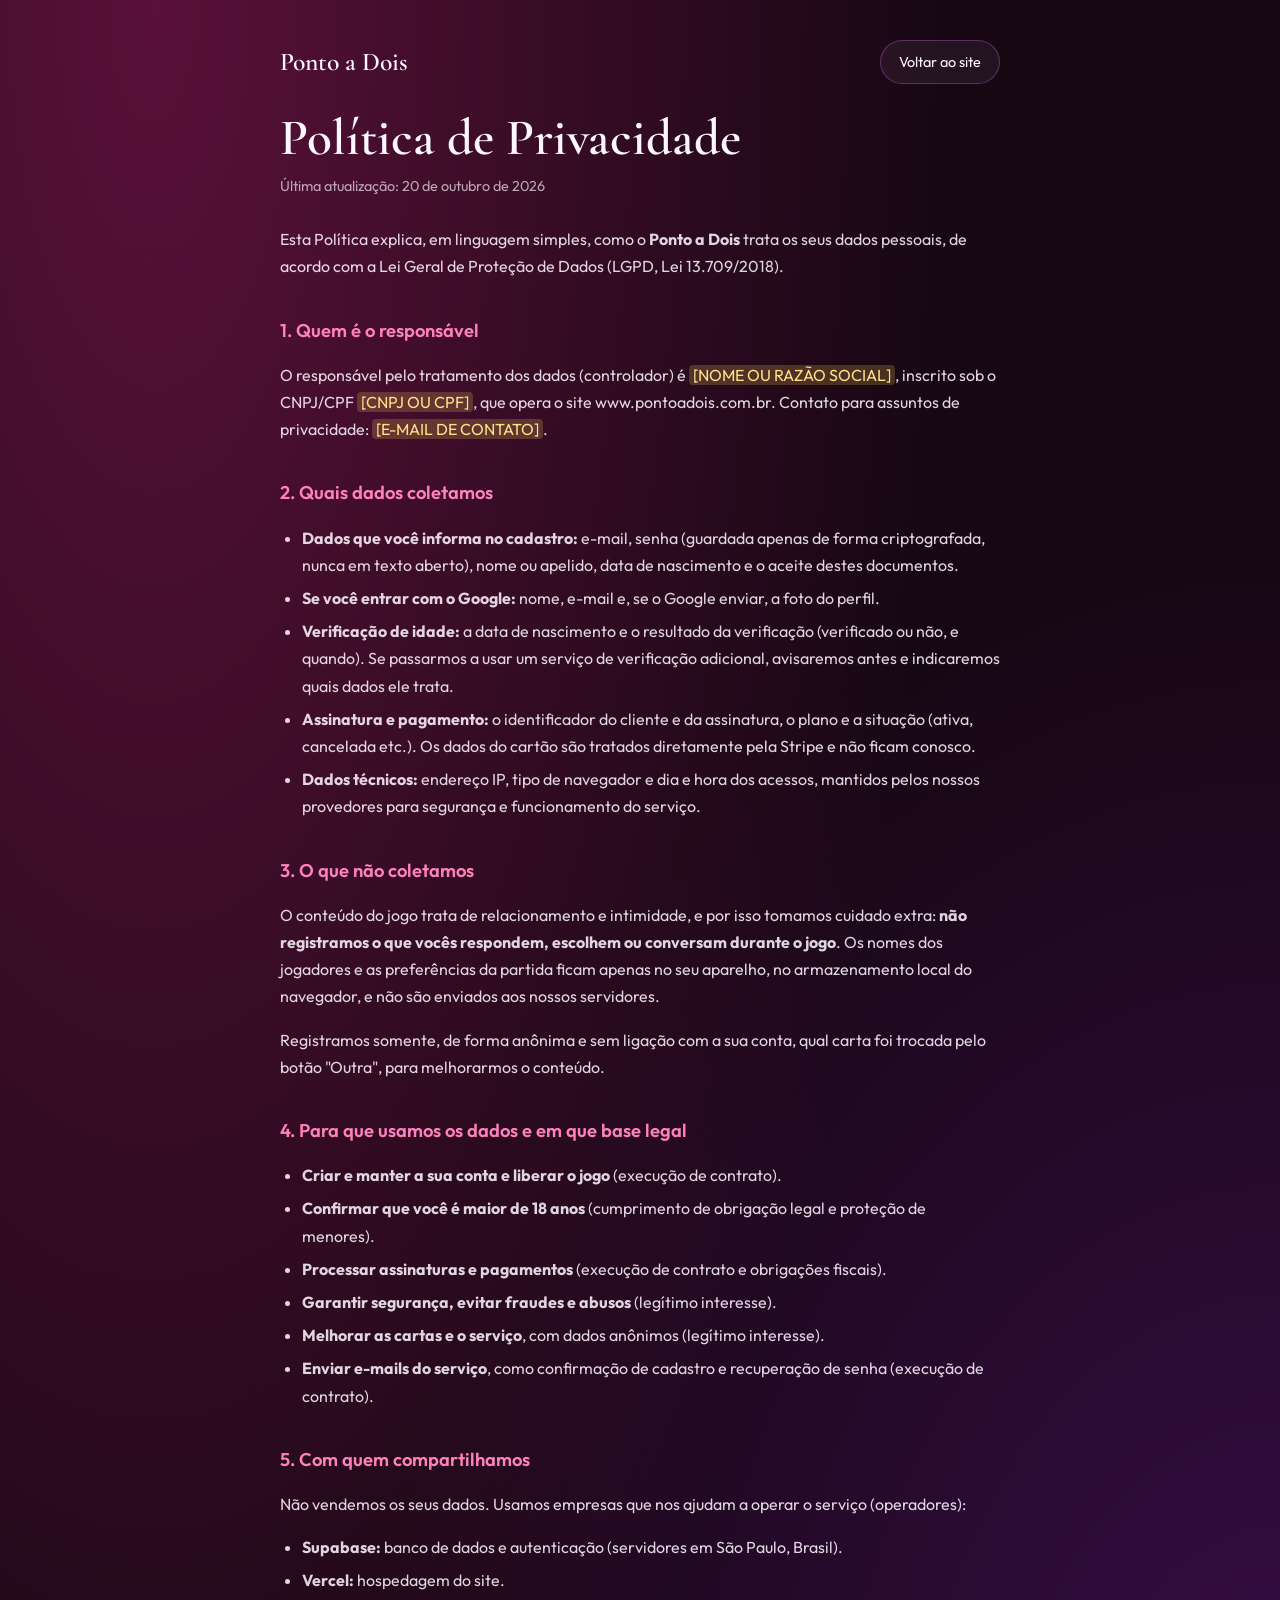
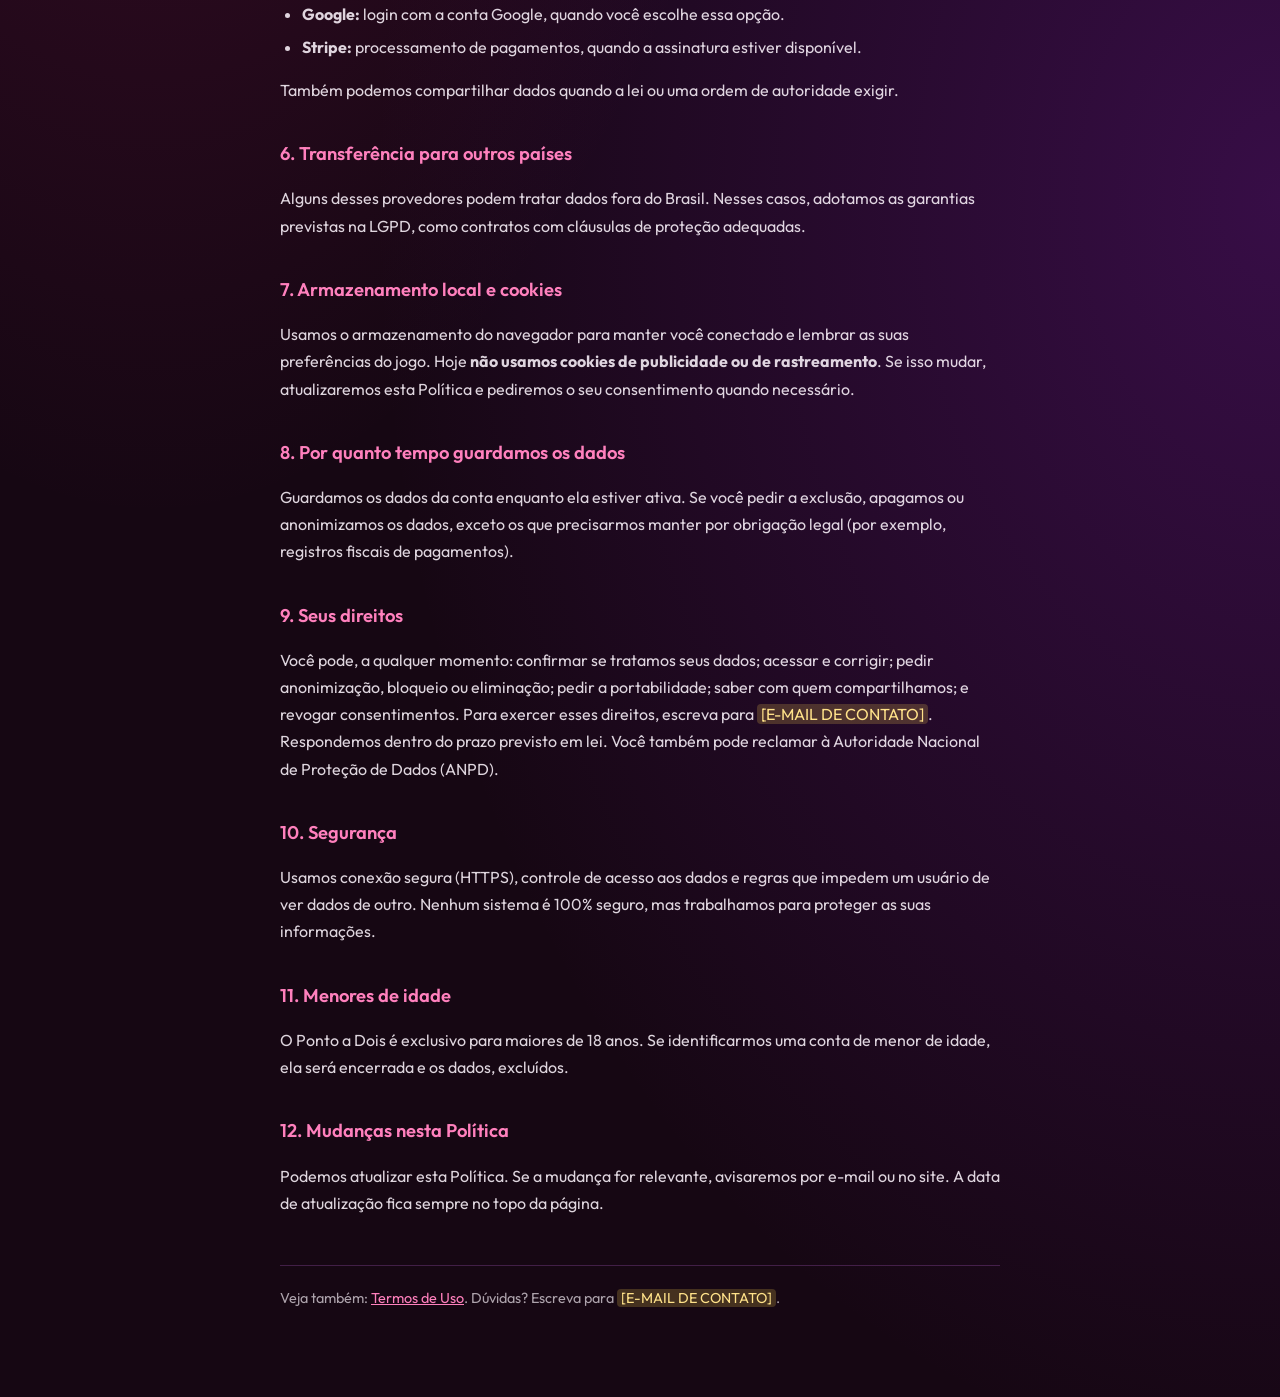
==== privacidade.html @ 2d6dfad9 "up" ====
<!doctype html>
<html lang="pt-BR">
<head>
<meta charset="utf-8">
<meta name="viewport" content="width=device-width, initial-scale=1">
<meta name="theme-color" content="#1a0a14">
<title>Política de Privacidade — Ponto a Dois</title>
<link href="https://fonts.googleapis.com/css2?family=Cormorant+Garamond:wght@500;600;700&family=Outfit:wght@300;400;500;600&display=swap" rel="stylesheet">
<link rel="stylesheet" href="legal.css">
</head>
<body>
<main class="wrap">
<div class="top"><a class="brand" href="/">Ponto a Dois</a><a class="back" href="/">Voltar ao site</a></div>
<h1>Política de Privacidade</h1>
<p class="upd">Última atualização: 20 de outubro de 2026</p>
<p>Esta Política explica, em linguagem simples, como o <b>Ponto a Dois</b> trata os seus dados pessoais, de acordo com a Lei Geral de Proteção de Dados (LGPD, Lei 13.709/2018).</p>
<h2>1. Quem é o responsável</h2><p>O responsável pelo tratamento dos dados (controlador) é <mark class="ph">[NOME OU RAZÃO SOCIAL]</mark>, inscrito sob o CNPJ/CPF <mark class="ph">[CNPJ OU CPF]</mark>, que opera o site www.pontoadois.com.br. Contato para assuntos de privacidade: <mark class="ph">[E-MAIL DE CONTATO]</mark>.</p><h2>2. Quais dados coletamos</h2><ul>
<li><b>Dados que você informa no cadastro:</b> e-mail, senha (guardada apenas de forma criptografada, nunca em texto aberto), nome ou apelido, data de nascimento e o aceite destes documentos.</li>
<li><b>Se você entrar com o Google:</b> nome, e-mail e, se o Google enviar, a foto do perfil.</li>
<li><b>Verificação de idade:</b> a data de nascimento e o resultado da verificação (verificado ou não, e quando). Se passarmos a usar um serviço de verificação adicional, avisaremos antes e indicaremos quais dados ele trata.</li>
<li><b>Assinatura e pagamento:</b> o identificador do cliente e da assinatura, o plano e a situação (ativa, cancelada etc.). Os dados do cartão são tratados diretamente pela Stripe e não ficam conosco.</li>
<li><b>Dados técnicos:</b> endereço IP, tipo de navegador e dia e hora dos acessos, mantidos pelos nossos provedores para segurança e funcionamento do serviço.</li>
</ul><h2>3. O que não coletamos</h2><p>O conteúdo do jogo trata de relacionamento e intimidade, e por isso tomamos cuidado extra: <b>não registramos o que vocês respondem, escolhem ou conversam durante o jogo</b>. Os nomes dos jogadores e as preferências da partida ficam apenas no seu aparelho, no armazenamento local do navegador, e não são enviados aos nossos servidores.</p>
<p>Registramos somente, de forma anônima e sem ligação com a sua conta, qual carta foi trocada pelo botão "Outra", para melhorarmos o conteúdo.</p><h2>4. Para que usamos os dados e em que base legal</h2><ul>
<li><b>Criar e manter a sua conta e liberar o jogo</b> (execução de contrato).</li>
<li><b>Confirmar que você é maior de 18 anos</b> (cumprimento de obrigação legal e proteção de menores).</li>
<li><b>Processar assinaturas e pagamentos</b> (execução de contrato e obrigações fiscais).</li>
<li><b>Garantir segurança, evitar fraudes e abusos</b> (legítimo interesse).</li>
<li><b>Melhorar as cartas e o serviço</b>, com dados anônimos (legítimo interesse).</li>
<li><b>Enviar e-mails do serviço</b>, como confirmação de cadastro e recuperação de senha (execução de contrato).</li>
</ul><h2>5. Com quem compartilhamos</h2><p>Não vendemos os seus dados. Usamos empresas que nos ajudam a operar o serviço (operadores):</p>
<ul>
<li><b>Supabase:</b> banco de dados e autenticação (servidores em São Paulo, Brasil).</li>
<li><b>Vercel:</b> hospedagem do site.</li>
<li><b>Google:</b> login com a conta Google, quando você escolhe essa opção.</li>
<li><b>Stripe:</b> processamento de pagamentos, quando a assinatura estiver disponível.</li>
</ul>
<p>Também podemos compartilhar dados quando a lei ou uma ordem de autoridade exigir.</p><h2>6. Transferência para outros países</h2><p>Alguns desses provedores podem tratar dados fora do Brasil. Nesses casos, adotamos as garantias previstas na LGPD, como contratos com cláusulas de proteção adequadas.</p><h2>7. Armazenamento local e cookies</h2><p>Usamos o armazenamento do navegador para manter você conectado e lembrar as suas preferências do jogo. Hoje <b>não usamos cookies de publicidade ou de rastreamento</b>. Se isso mudar, atualizaremos esta Política e pediremos o seu consentimento quando necessário.</p><h2>8. Por quanto tempo guardamos os dados</h2><p>Guardamos os dados da conta enquanto ela estiver ativa. Se você pedir a exclusão, apagamos ou anonimizamos os dados, exceto os que precisarmos manter por obrigação legal (por exemplo, registros fiscais de pagamentos).</p><h2>9. Seus direitos</h2><p>Você pode, a qualquer momento: confirmar se tratamos seus dados; acessar e corrigir; pedir anonimização, bloqueio ou eliminação; pedir a portabilidade; saber com quem compartilhamos; e revogar consentimentos. Para exercer esses direitos, escreva para <mark class="ph">[E-MAIL DE CONTATO]</mark>. Respondemos dentro do prazo previsto em lei. Você também pode reclamar à Autoridade Nacional de Proteção de Dados (ANPD).</p><h2>10. Segurança</h2><p>Usamos conexão segura (HTTPS), controle de acesso aos dados e regras que impedem um usuário de ver dados de outro. Nenhum sistema é 100% seguro, mas trabalhamos para proteger as suas informações.</p><h2>11. Menores de idade</h2><p>O Ponto a Dois é exclusivo para maiores de 18 anos. Se identificarmos uma conta de menor de idade, ela será encerrada e os dados, excluídos.</p><h2>12. Mudanças nesta Política</h2><p>Podemos atualizar esta Política. Se a mudança for relevante, avisaremos por e-mail ou no site. A data de atualização fica sempre no topo da página.</p>
<p class="foot">Veja também: <a href="termos.html">Termos de Uso</a>. Dúvidas? Escreva para <mark class="ph">[E-MAIL DE CONTATO]</mark>.</p>
</main>
</body>
</html>
---- legal.css ----
*{box-sizing:border-box}body{margin:0;font-family:'Outfit',system-ui,sans-serif;color:#fff7ff;line-height:1.7;background:radial-gradient(ellipse at 12% 0%,rgba(190,31,114,.4),transparent 50%),radial-gradient(ellipse at 100% 60%,rgba(117,25,166,.35),transparent 50%),#160713;min-height:100vh}
.wrap{max-width:760px;margin:0 auto;padding:24px 20px 72px}
.top{display:flex;align-items:center;justify-content:space-between;gap:12px;margin-bottom:28px}
.brand{font-family:'Cormorant Garamond',Georgia,serif;font-weight:600;font-size:1.6rem;color:#fff7ff;text-decoration:none}
.back{display:inline-flex;align-items:center;min-height:44px;padding:0 18px;border-radius:999px;border:1px solid rgba(224,117,255,.3);background:rgba(255,220,255,.06);color:#fff7ff;text-decoration:none;font-size:.9rem}
h1{font-family:'Cormorant Garamond',Georgia,serif;font-weight:600;font-size:2.6rem;line-height:1.05;margin:0 0 8px}
.upd{color:rgba(255,247,255,.65);font-size:.9rem;margin:0 0 28px}
h2{font-size:1.15rem;font-weight:600;margin:34px 0 8px;color:#ff80bd}
p,li{font-size:1rem;color:rgba(255,247,255,.86)}
ul{padding-left:22px}li{margin:6px 0}
a{color:#ff80bd}a:hover{color:#ffb3d9}
mark.ph{background:rgba(255,213,79,.2);color:#ffe28a;border-radius:4px;padding:0 4px}
.foot{margin-top:48px;padding-top:20px;border-top:1px solid rgba(224,117,255,.22);font-size:.9rem;color:rgba(255,247,255,.65)}
@media(min-width:640px){.wrap{padding-top:40px}h1{font-size:3.2rem}}
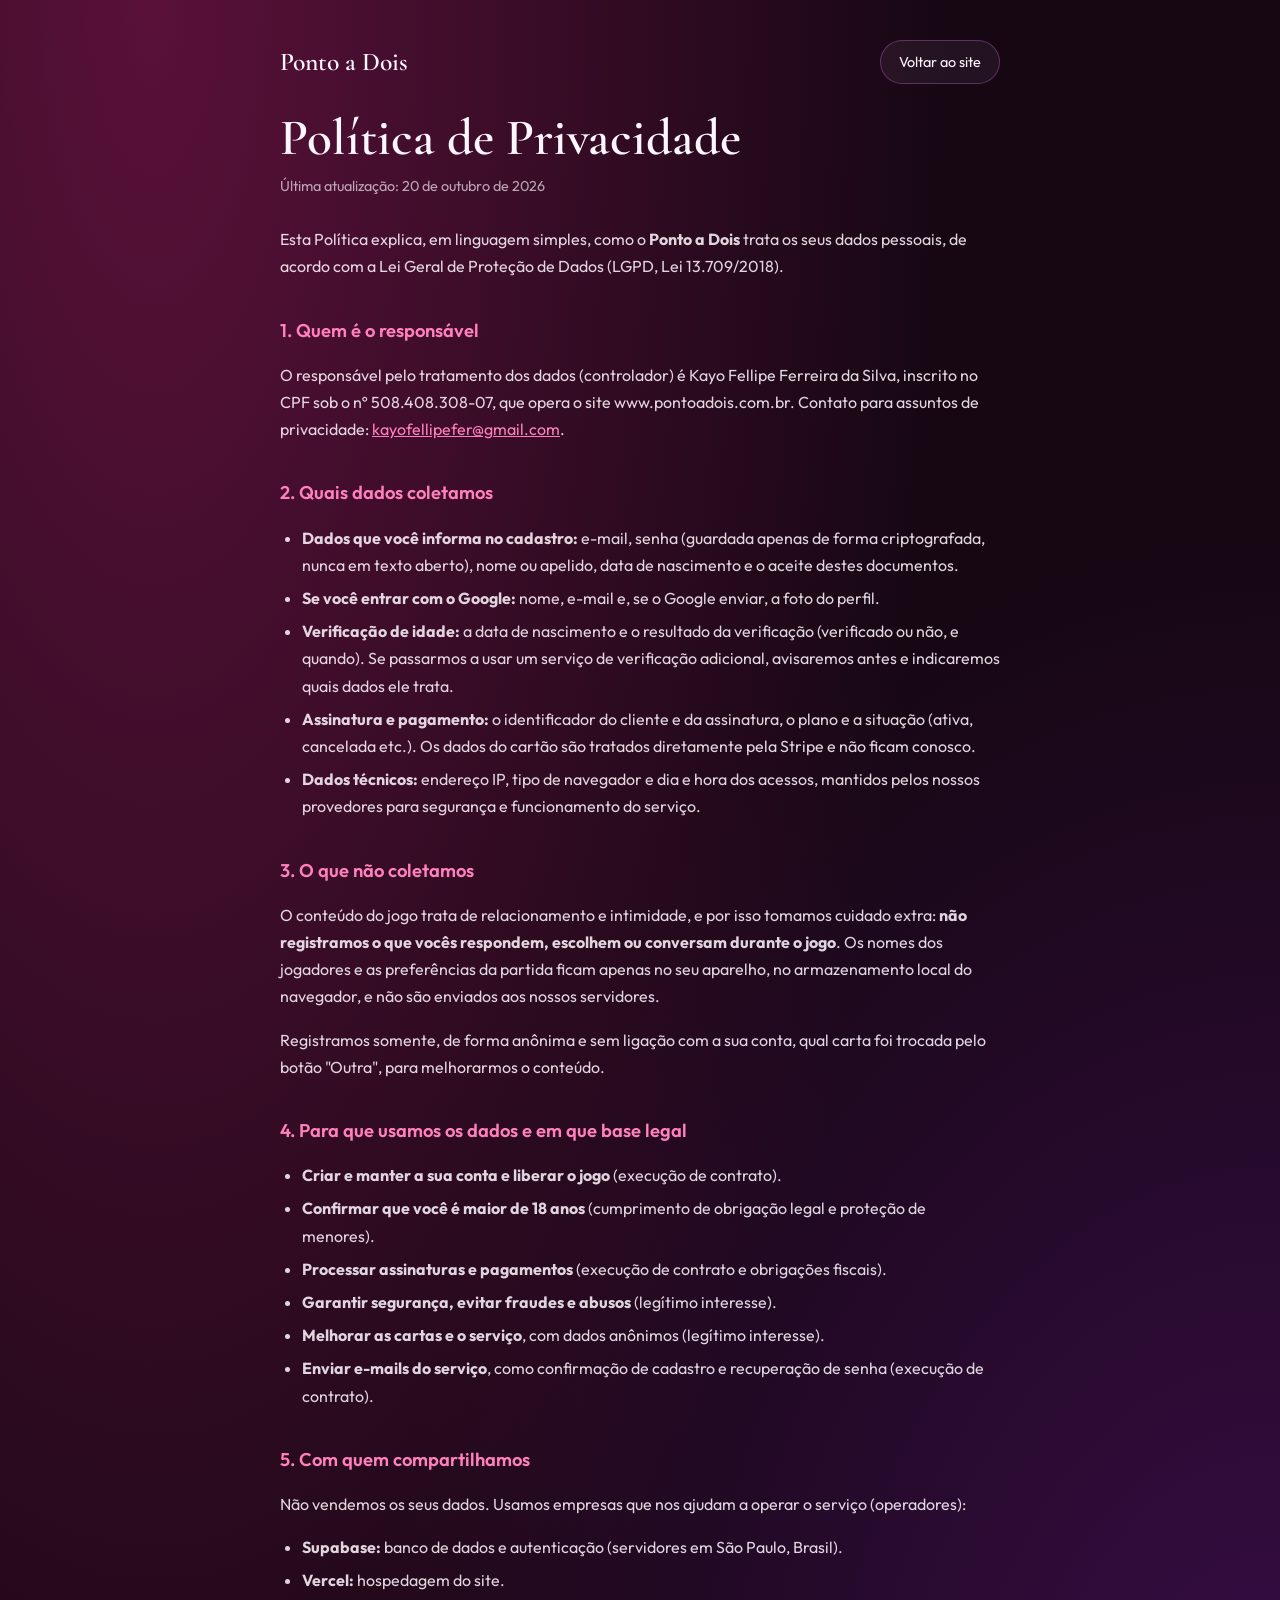
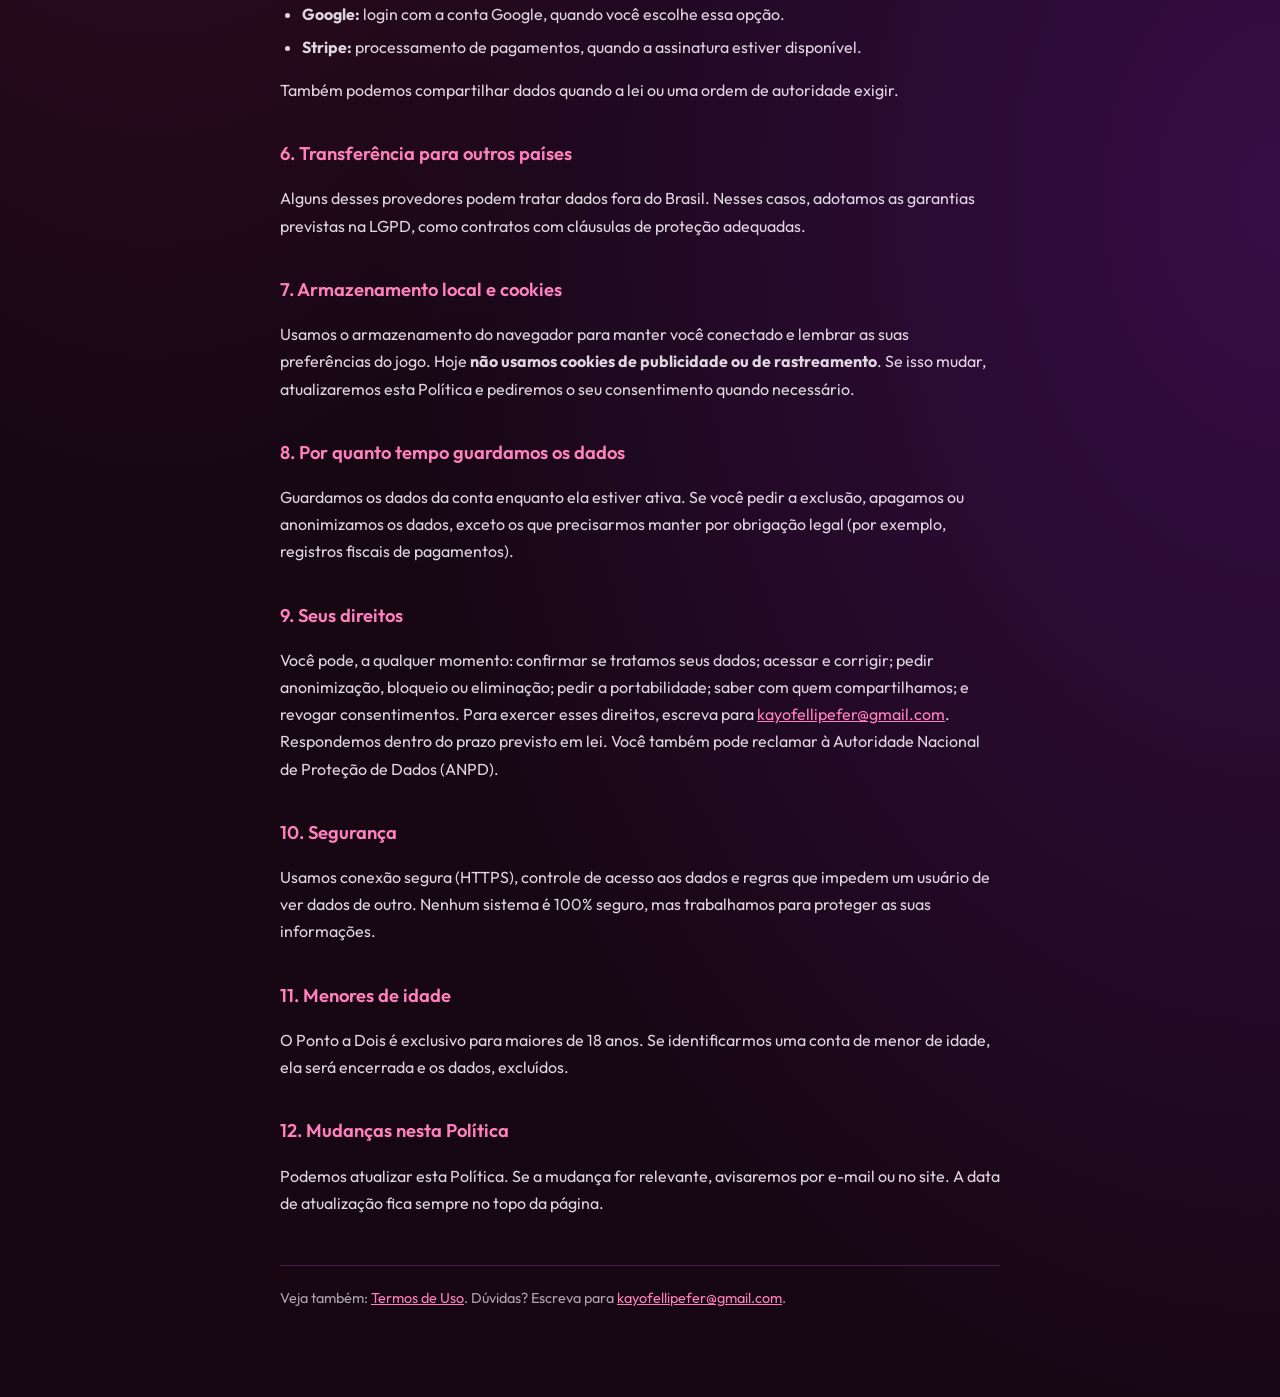
==== commit b4792286: "up" ====
--- a/privacidade.html
+++ b/privacidade.html
@@ -14,7 +14,7 @@
 <h1>Política de Privacidade</h1>
 <p class="upd">Última atualização: 20 de outubro de 2026</p>
 <p>Esta Política explica, em linguagem simples, como o <b>Ponto a Dois</b> trata os seus dados pessoais, de acordo com a Lei Geral de Proteção de Dados (LGPD, Lei 13.709/2018).</p>
-<h2>1. Quem é o responsável</h2><p>O responsável pelo tratamento dos dados (controlador) é <mark class="ph">[NOME OU RAZÃO SOCIAL]</mark>, inscrito sob o CNPJ/CPF <mark class="ph">[CNPJ OU CPF]</mark>, que opera o site www.pontoadois.com.br. Contato para assuntos de privacidade: <mark class="ph">[E-MAIL DE CONTATO]</mark>.</p><h2>2. Quais dados coletamos</h2><ul>
+<h2>1. Quem é o responsável</h2><p>O responsável pelo tratamento dos dados (controlador) é Kayo Fellipe Ferreira da Silva, inscrito no CPF sob o nº 508.408.308-07, que opera o site www.pontoadois.com.br. Contato para assuntos de privacidade: <a href="mailto:kayofellipefer@gmail.com">kayofellipefer@gmail.com</a>.</p><h2>2. Quais dados coletamos</h2><ul>
 <li><b>Dados que você informa no cadastro:</b> e-mail, senha (guardada apenas de forma criptografada, nunca em texto aberto), nome ou apelido, data de nascimento e o aceite destes documentos.</li>
 <li><b>Se você entrar com o Google:</b> nome, e-mail e, se o Google enviar, a foto do perfil.</li>
 <li><b>Verificação de idade:</b> a data de nascimento e o resultado da verificação (verificado ou não, e quando). Se passarmos a usar um serviço de verificação adicional, avisaremos antes e indicaremos quais dados ele trata.</li>
@@ -35,8 +35,8 @@
 <li><b>Google:</b> login com a conta Google, quando você escolhe essa opção.</li>
 <li><b>Stripe:</b> processamento de pagamentos, quando a assinatura estiver disponível.</li>
 </ul>
-<p>Também podemos compartilhar dados quando a lei ou uma ordem de autoridade exigir.</p><h2>6. Transferência para outros países</h2><p>Alguns desses provedores podem tratar dados fora do Brasil. Nesses casos, adotamos as garantias previstas na LGPD, como contratos com cláusulas de proteção adequadas.</p><h2>7. Armazenamento local e cookies</h2><p>Usamos o armazenamento do navegador para manter você conectado e lembrar as suas preferências do jogo. Hoje <b>não usamos cookies de publicidade ou de rastreamento</b>. Se isso mudar, atualizaremos esta Política e pediremos o seu consentimento quando necessário.</p><h2>8. Por quanto tempo guardamos os dados</h2><p>Guardamos os dados da conta enquanto ela estiver ativa. Se você pedir a exclusão, apagamos ou anonimizamos os dados, exceto os que precisarmos manter por obrigação legal (por exemplo, registros fiscais de pagamentos).</p><h2>9. Seus direitos</h2><p>Você pode, a qualquer momento: confirmar se tratamos seus dados; acessar e corrigir; pedir anonimização, bloqueio ou eliminação; pedir a portabilidade; saber com quem compartilhamos; e revogar consentimentos. Para exercer esses direitos, escreva para <mark class="ph">[E-MAIL DE CONTATO]</mark>. Respondemos dentro do prazo previsto em lei. Você também pode reclamar à Autoridade Nacional de Proteção de Dados (ANPD).</p><h2>10. Segurança</h2><p>Usamos conexão segura (HTTPS), controle de acesso aos dados e regras que impedem um usuário de ver dados de outro. Nenhum sistema é 100% seguro, mas trabalhamos para proteger as suas informações.</p><h2>11. Menores de idade</h2><p>O Ponto a Dois é exclusivo para maiores de 18 anos. Se identificarmos uma conta de menor de idade, ela será encerrada e os dados, excluídos.</p><h2>12. Mudanças nesta Política</h2><p>Podemos atualizar esta Política. Se a mudança for relevante, avisaremos por e-mail ou no site. A data de atualização fica sempre no topo da página.</p>
-<p class="foot">Veja também: <a href="termos.html">Termos de Uso</a>. Dúvidas? Escreva para <mark class="ph">[E-MAIL DE CONTATO]</mark>.</p>
+<p>Também podemos compartilhar dados quando a lei ou uma ordem de autoridade exigir.</p><h2>6. Transferência para outros países</h2><p>Alguns desses provedores podem tratar dados fora do Brasil. Nesses casos, adotamos as garantias previstas na LGPD, como contratos com cláusulas de proteção adequadas.</p><h2>7. Armazenamento local e cookies</h2><p>Usamos o armazenamento do navegador para manter você conectado e lembrar as suas preferências do jogo. Hoje <b>não usamos cookies de publicidade ou de rastreamento</b>. Se isso mudar, atualizaremos esta Política e pediremos o seu consentimento quando necessário.</p><h2>8. Por quanto tempo guardamos os dados</h2><p>Guardamos os dados da conta enquanto ela estiver ativa. Se você pedir a exclusão, apagamos ou anonimizamos os dados, exceto os que precisarmos manter por obrigação legal (por exemplo, registros fiscais de pagamentos).</p><h2>9. Seus direitos</h2><p>Você pode, a qualquer momento: confirmar se tratamos seus dados; acessar e corrigir; pedir anonimização, bloqueio ou eliminação; pedir a portabilidade; saber com quem compartilhamos; e revogar consentimentos. Para exercer esses direitos, escreva para <a href="mailto:kayofellipefer@gmail.com">kayofellipefer@gmail.com</a>. Respondemos dentro do prazo previsto em lei. Você também pode reclamar à Autoridade Nacional de Proteção de Dados (ANPD).</p><h2>10. Segurança</h2><p>Usamos conexão segura (HTTPS), controle de acesso aos dados e regras que impedem um usuário de ver dados de outro. Nenhum sistema é 100% seguro, mas trabalhamos para proteger as suas informações.</p><h2>11. Menores de idade</h2><p>O Ponto a Dois é exclusivo para maiores de 18 anos. Se identificarmos uma conta de menor de idade, ela será encerrada e os dados, excluídos.</p><h2>12. Mudanças nesta Política</h2><p>Podemos atualizar esta Política. Se a mudança for relevante, avisaremos por e-mail ou no site. A data de atualização fica sempre no topo da página.</p>
+<p class="foot">Veja também: <a href="termos.html">Termos de Uso</a>. Dúvidas? Escreva para <a href="mailto:kayofellipefer@gmail.com">kayofellipefer@gmail.com</a>.</p>
 </main>
 </body>
 </html>
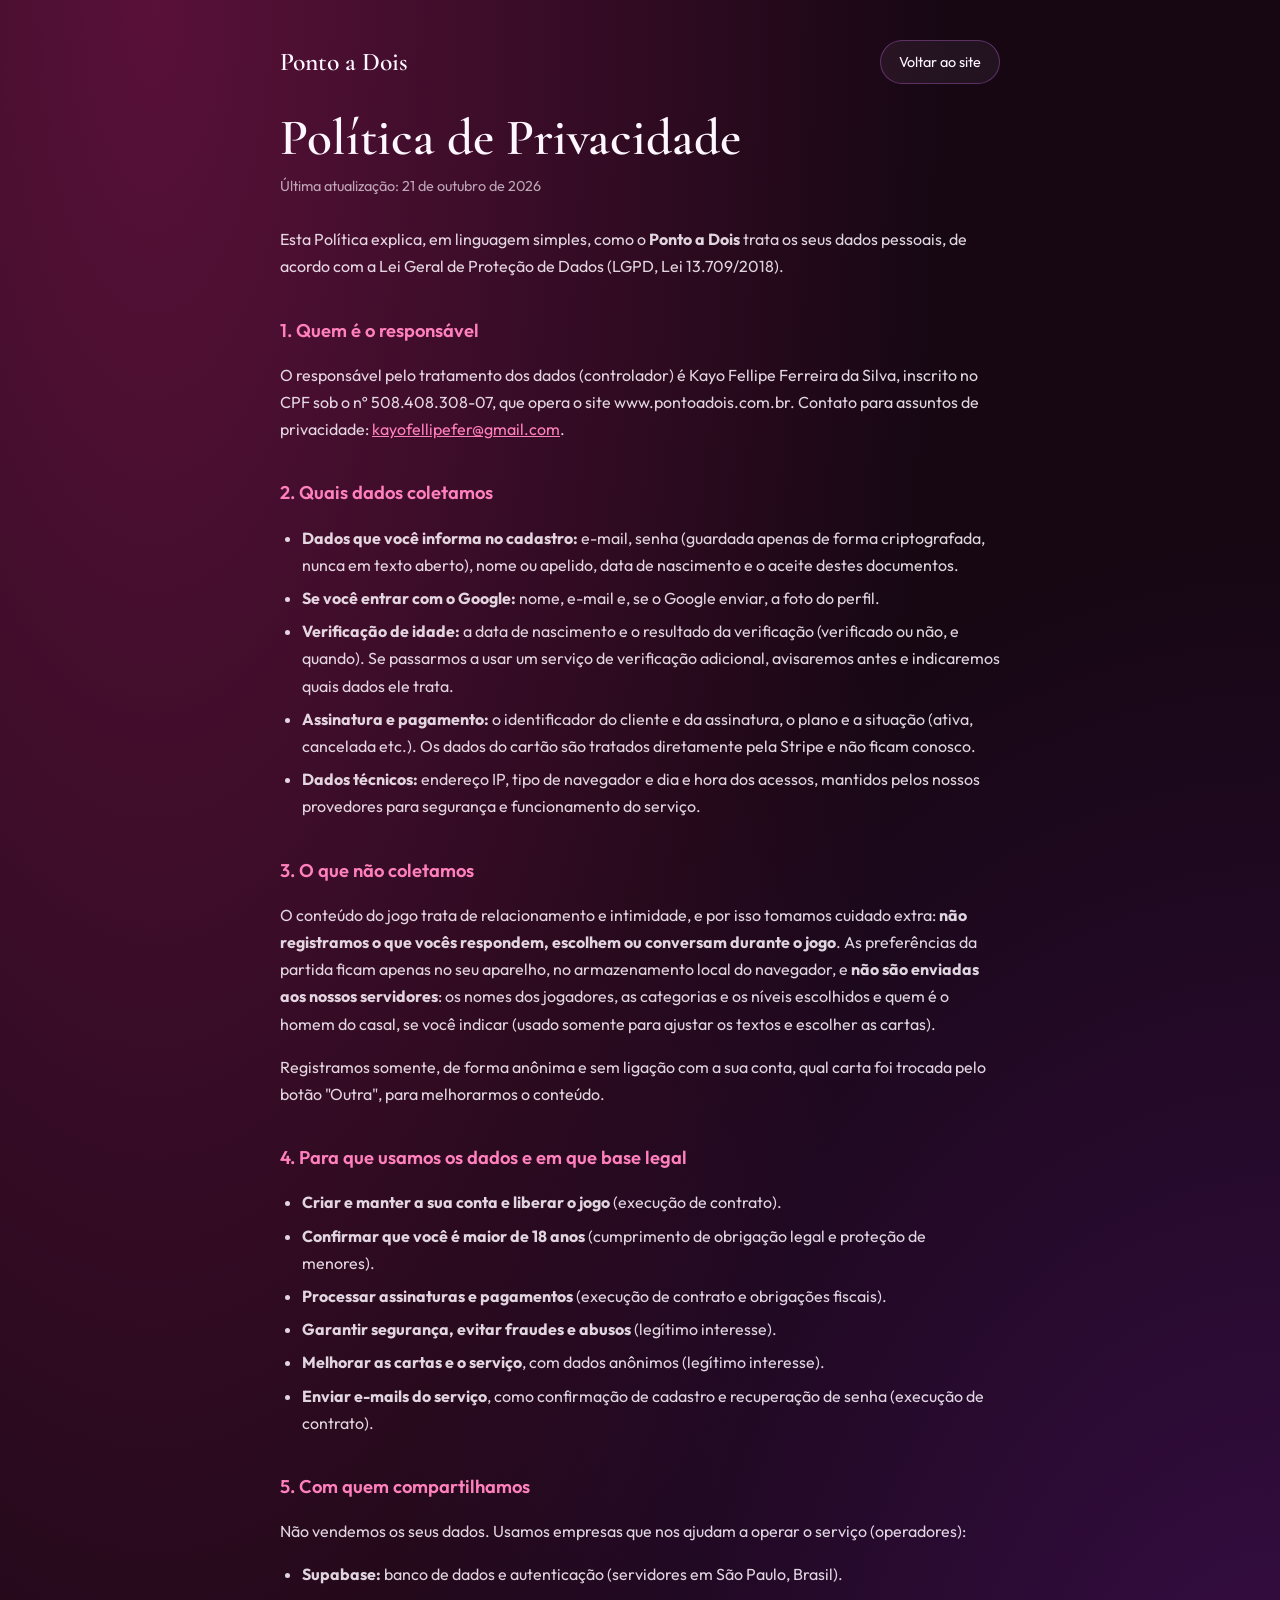
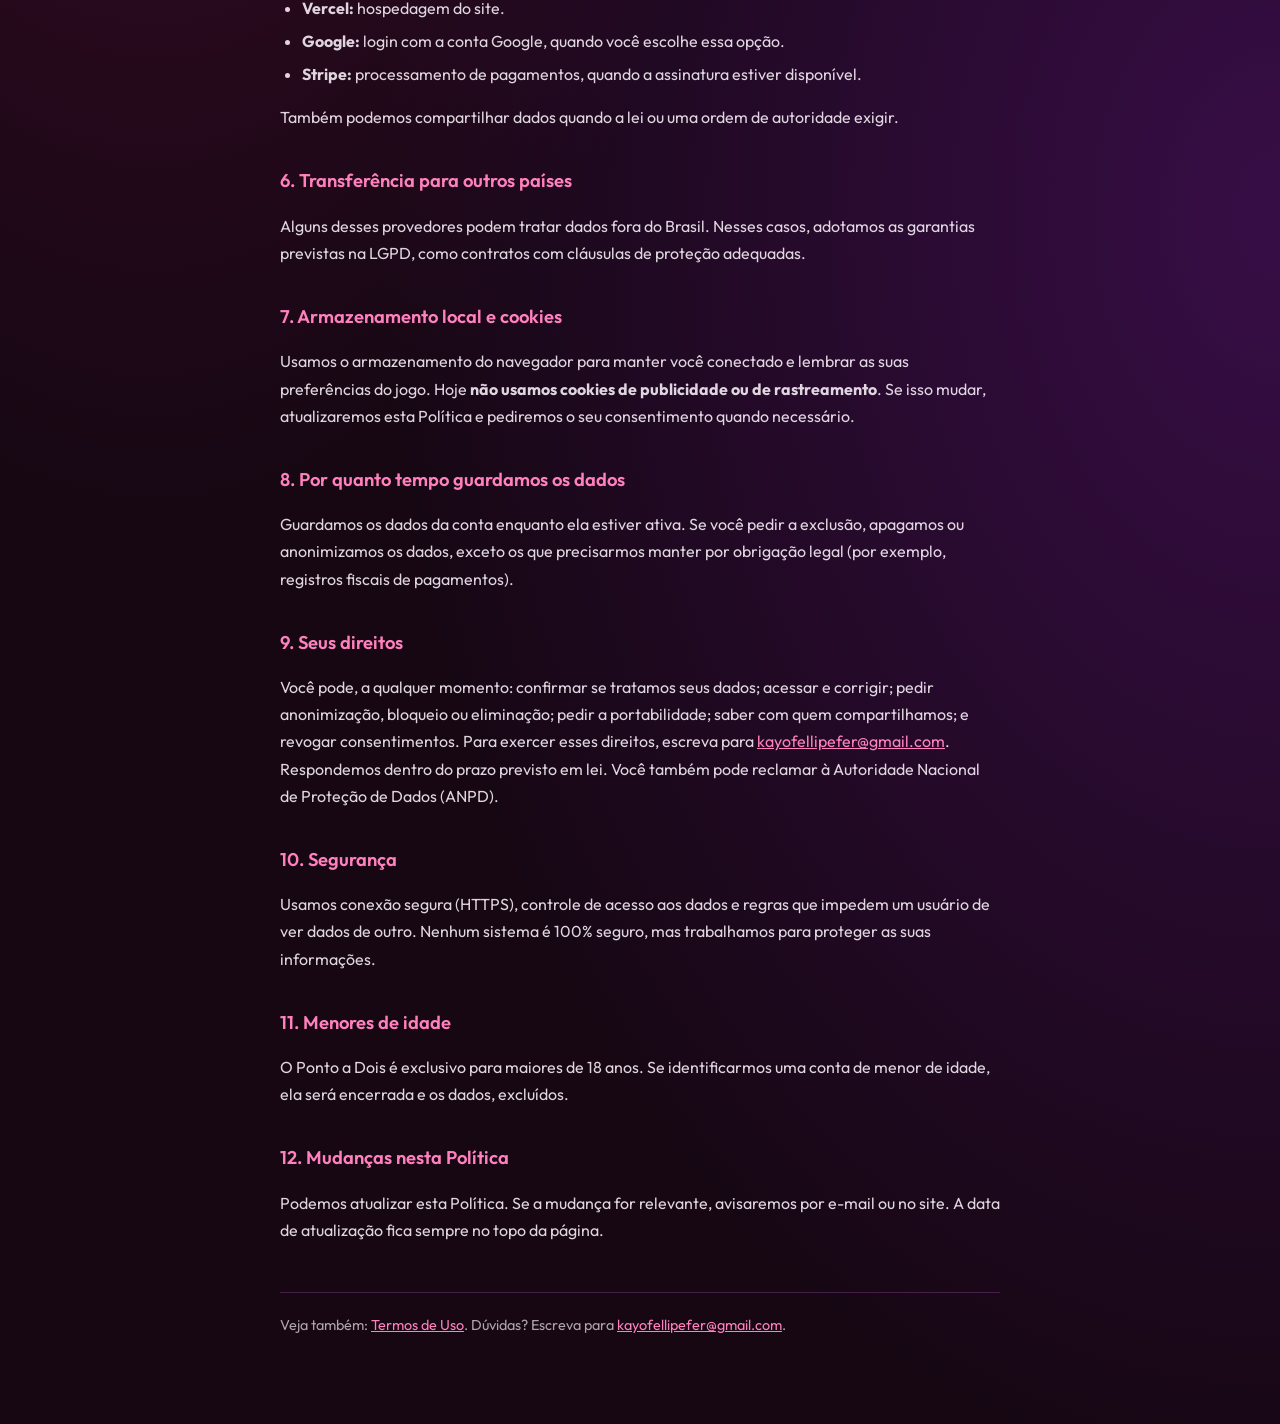
==== commit 6dc8747c: "UP" ====
--- a/privacidade.html
+++ b/privacidade.html
@@ -12,7 +12,7 @@
 <main class="wrap">
 <div class="top"><a class="brand" href="/">Ponto a Dois</a><a class="back" href="/">Voltar ao site</a></div>
 <h1>Política de Privacidade</h1>
-<p class="upd">Última atualização: 20 de outubro de 2026</p>
+<p class="upd">Última atualização: 21 de outubro de 2026</p>
 <p>Esta Política explica, em linguagem simples, como o <b>Ponto a Dois</b> trata os seus dados pessoais, de acordo com a Lei Geral de Proteção de Dados (LGPD, Lei 13.709/2018).</p>
 <h2>1. Quem é o responsável</h2><p>O responsável pelo tratamento dos dados (controlador) é Kayo Fellipe Ferreira da Silva, inscrito no CPF sob o nº 508.408.308-07, que opera o site www.pontoadois.com.br. Contato para assuntos de privacidade: <a href="mailto:kayofellipefer@gmail.com">kayofellipefer@gmail.com</a>.</p><h2>2. Quais dados coletamos</h2><ul>
 <li><b>Dados que você informa no cadastro:</b> e-mail, senha (guardada apenas de forma criptografada, nunca em texto aberto), nome ou apelido, data de nascimento e o aceite destes documentos.</li>
@@ -20,7 +20,7 @@
 <li><b>Verificação de idade:</b> a data de nascimento e o resultado da verificação (verificado ou não, e quando). Se passarmos a usar um serviço de verificação adicional, avisaremos antes e indicaremos quais dados ele trata.</li>
 <li><b>Assinatura e pagamento:</b> o identificador do cliente e da assinatura, o plano e a situação (ativa, cancelada etc.). Os dados do cartão são tratados diretamente pela Stripe e não ficam conosco.</li>
 <li><b>Dados técnicos:</b> endereço IP, tipo de navegador e dia e hora dos acessos, mantidos pelos nossos provedores para segurança e funcionamento do serviço.</li>
-</ul><h2>3. O que não coletamos</h2><p>O conteúdo do jogo trata de relacionamento e intimidade, e por isso tomamos cuidado extra: <b>não registramos o que vocês respondem, escolhem ou conversam durante o jogo</b>. Os nomes dos jogadores e as preferências da partida ficam apenas no seu aparelho, no armazenamento local do navegador, e não são enviados aos nossos servidores.</p>
+</ul><h2>3. O que não coletamos</h2><p>O conteúdo do jogo trata de relacionamento e intimidade, e por isso tomamos cuidado extra: <b>não registramos o que vocês respondem, escolhem ou conversam durante o jogo</b>. As preferências da partida ficam apenas no seu aparelho, no armazenamento local do navegador, e <b>não são enviadas aos nossos servidores</b>: os nomes dos jogadores, as categorias e os níveis escolhidos e quem é o homem do casal, se você indicar (usado somente para ajustar os textos e escolher as cartas).</p>
 <p>Registramos somente, de forma anônima e sem ligação com a sua conta, qual carta foi trocada pelo botão "Outra", para melhorarmos o conteúdo.</p><h2>4. Para que usamos os dados e em que base legal</h2><ul>
 <li><b>Criar e manter a sua conta e liberar o jogo</b> (execução de contrato).</li>
 <li><b>Confirmar que você é maior de 18 anos</b> (cumprimento de obrigação legal e proteção de menores).</li>
